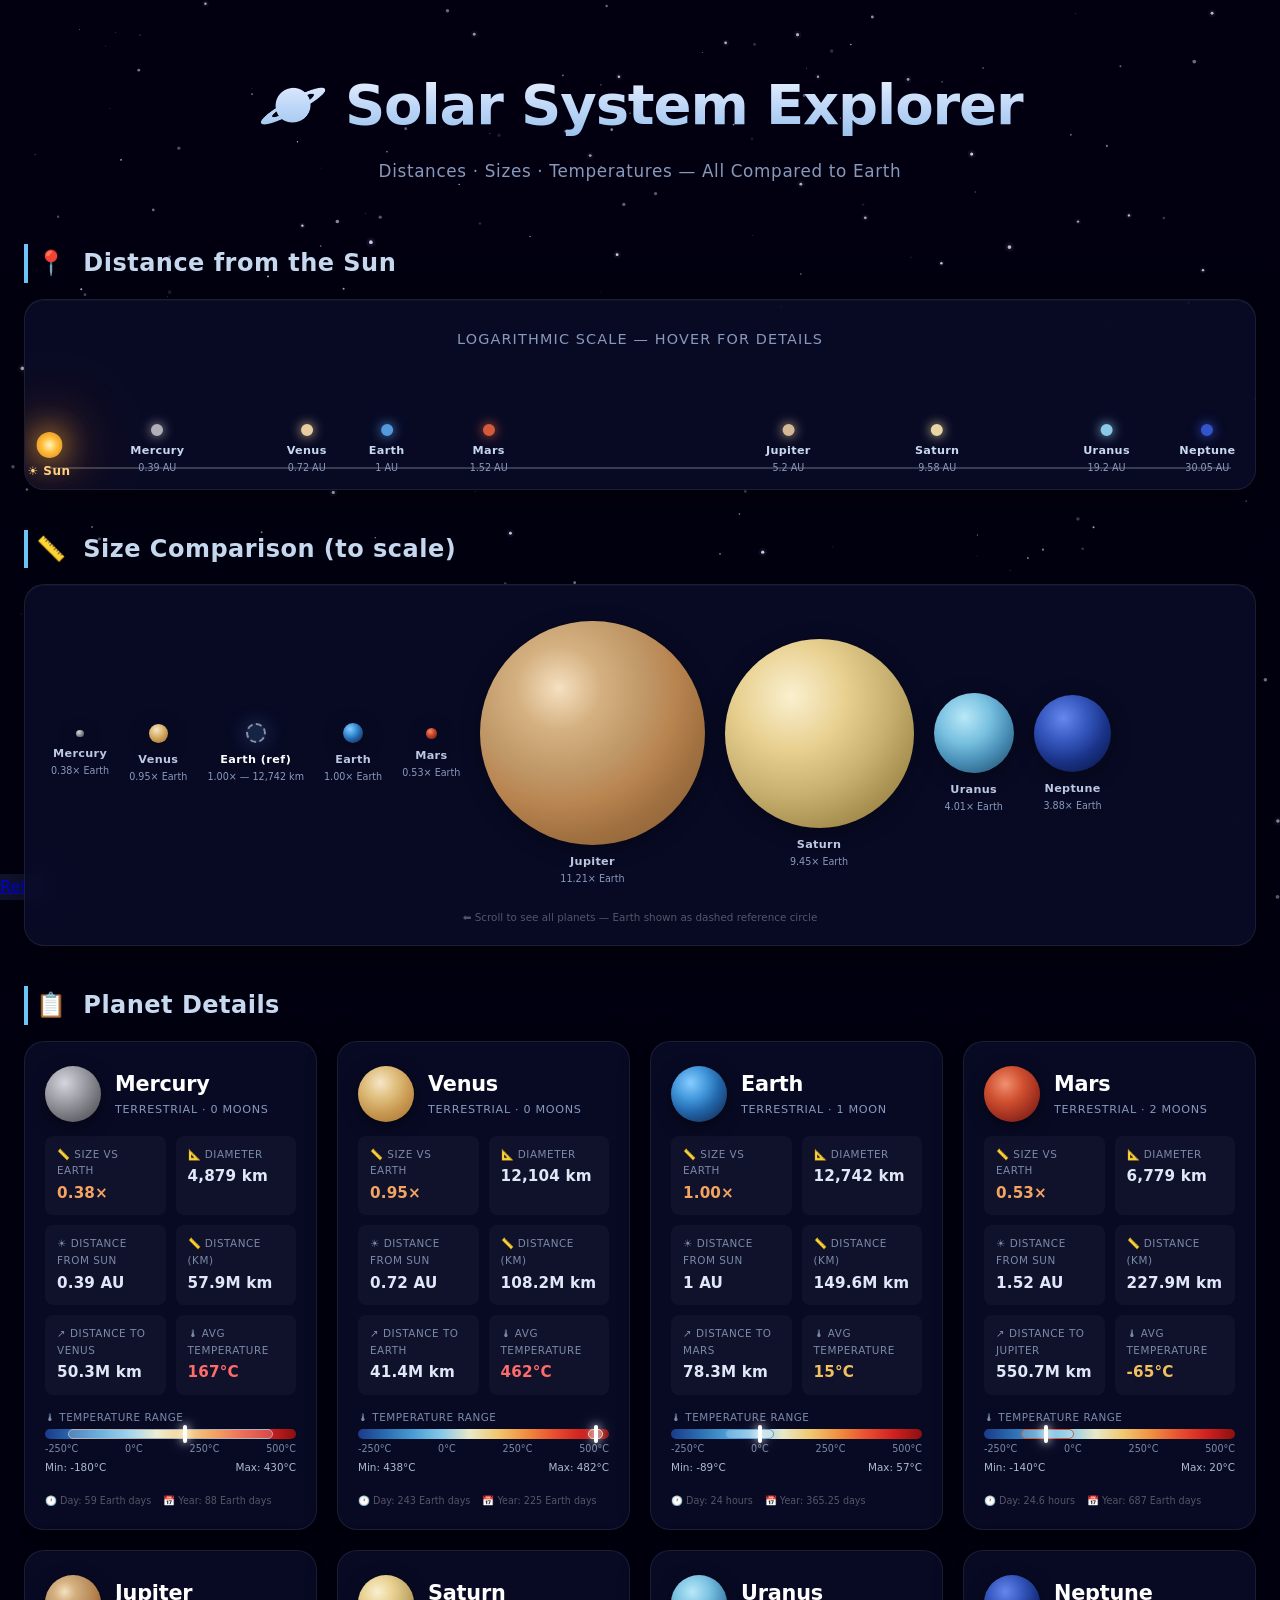
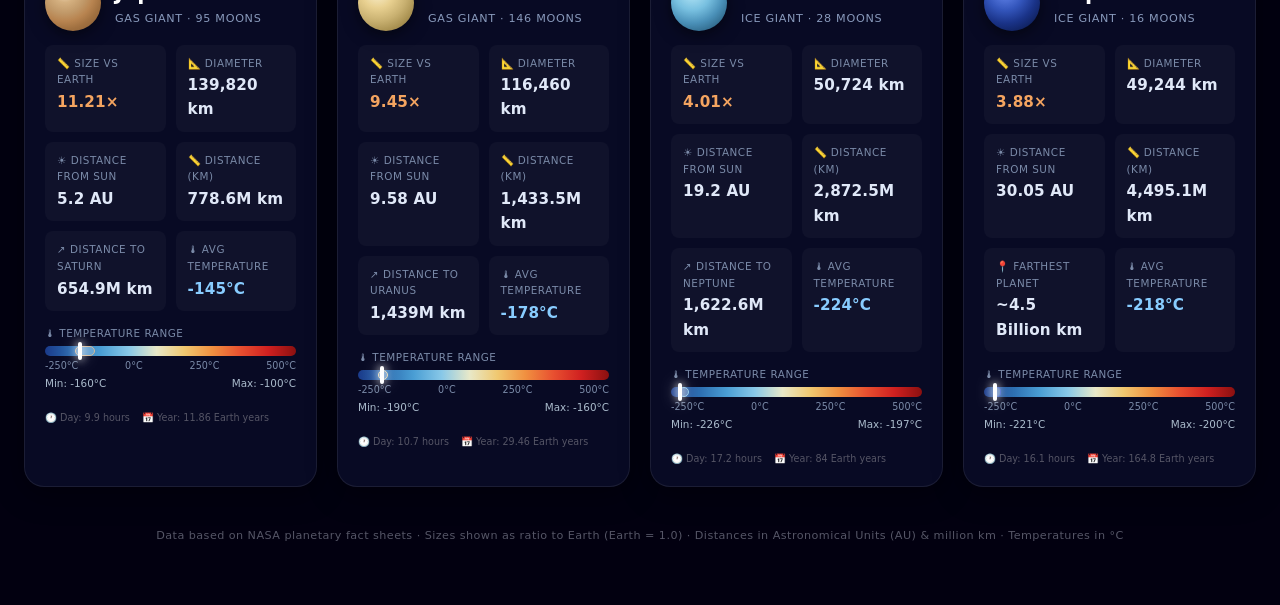
==== CA2/infosheet.html @ a653d745 "Add files via upload" ====
<!DOCTYPE html>
<html lang="en">
<head>
    <meta charset="UTF-8">
    <meta name="viewport" content="width=device-width, initial-scale=1.0">
    <title>Solar System Explorer | Planets at a Glance</title>
    <style>
        :root {
            --bg-deep: #020010;
            --card-bg: rgba(10, 12, 40, 0.85);
            --text-primary: #e8e8f0;
            --text-secondary: #b0b5c8;
            --accent: #6ec6f8;
            --accent-warm: #f4a460;
            --accent-hot: #ff6b6b;
            --accent-cold: #64b5f6;
            --gold: #f0c060;
            --card-border: rgba(255, 255, 255, 0.08);
            --card-glow: rgba(100, 160, 240, 0.15);
            --radius-lg: 20px;
            --radius-md: 14px;
            --radius-sm: 8px;
            --transition: 0.3s cubic-bezier(0.4, 0, 0.2, 1);
        }

        * {
            margin: 0;
            padding: 0;
            box-sizing: border-box;
        }

        html {
            scroll-behavior: smooth;
        }

        body {
            font-family: 'Segoe UI', system-ui, -apple-system, sans-serif;
            background: var(--bg-deep);
            color: var(--text-primary);
            min-height: 100vh;
            overflow-x: hidden;
            line-height: 1.6;
            -webkit-font-smoothing: antialiased;
        }

        /* ── Starfield Canvas ── */
        #starfield {
            position: fixed;
            top: 0;
            left: 0;
            width: 100%;
            height: 100%;
            z-index: 0;
            pointer-events: none;
            opacity: 0.9;
        }

        /* ── Main Content Wrapper ── */
        .main-content {
            position: relative;
            z-index: 1;
            max-width: 1300px;
            margin: 0 auto;
            padding: 20px 24px 60px;
        }

        /* ── Header ── */
        .header {
            text-align: center;
            padding: 40px 20px 20px;
            position: relative;
            z-index: 1;
        }
        .header h1 {
            font-size: clamp(2rem, 5vw, 3.5rem);
            font-weight: 700;
            letter-spacing: -0.02em;
            background: linear-gradient(180deg, #ffffff 0%, #c0d8f8 50%, #8ab8e8 100%);
            -webkit-background-clip: text;
            -webkit-text-fill-color: transparent;
            background-clip: text;
            margin-bottom: 8px;
        }
        .header .subtitle {
            font-size: 1.05rem;
            color: #8899bb;
            letter-spacing: 0.04em;
            font-weight: 400;
        }

        /* ── Section Titles ── */
        .section-title {
            font-size: 1.5rem;
            font-weight: 600;
            color: #c8daf0;
            margin: 40px 0 16px;
            padding-left: 8px;
            border-left: 4px solid var(--accent);
            letter-spacing: 0.02em;
        }
        .section-title .icon {
            margin-right: 8px;
        }

        /* ── Distance Map ── */
        .distance-map-container {
            background: var(--card-bg);
            border: 1px solid var(--card-border);
            border-radius: var(--radius-lg);
            padding: 28px 24px 20px;
            margin: 16px 0 10px;
            backdrop-filter: blur(20px);
            -webkit-backdrop-filter: blur(20px);
            box-shadow: 0 8px 40px rgba(0, 0, 0, 0.5), inset 0 1px 0 rgba(255, 255, 255, 0.03);
            overflow-x: auto;
            position: relative;
        }
        .distance-map-title {
            font-size: 0.9rem;
            text-transform: uppercase;
            letter-spacing: 0.08em;
            color: #8899bb;
            margin-bottom: 18px;
            text-align: center;
        }
        .distance-track {
            position: relative;
            display: flex;
            align-items: flex-end;
            height: 100px;
            min-width: 750px;
            padding: 0 8px 28px;
            border-bottom: 2px solid rgba(255, 255, 255, 0.2);
        }
        .distance-marker {
            position: absolute;
            bottom: -8px;
            transform: translateX(-50%);
            display: flex;
            flex-direction: column;
            align-items: center;
            cursor: pointer;
            transition: var(--transition);
            z-index: 2;
        }
        .distance-marker:hover {
            z-index: 10;
        }
        .distance-marker .dot {
            width: 12px;
            height: 12px;
            border-radius: 50%;
            border: 2px solid white;
            transition: var(--transition);
            box-shadow: 0 0 12px currentColor;
        }
        .distance-marker:hover .dot {
            width: 18px;
            height: 18px;
            box-shadow: 0 0 24px currentColor, 0 0 48px currentColor;
        }
        .distance-marker .planet-label {
            font-size: 0.7rem;
            font-weight: 600;
            margin-top: 6px;
            white-space: nowrap;
            color: #c8d8f0;
            letter-spacing: 0.03em;
            transition: var(--transition);
        }
        .distance-marker:hover .planet-label {
            color: #fff;
            font-size: 0.78rem;
        }
        .distance-marker .dist-num {
            font-size: 0.6rem;
            color: #8899bb;
            white-space: nowrap;
            transition: var(--transition);
        }
        .distance-marker:hover .dist-num {
            color: #c8d8f0;
        }
        .sun-marker {
            position: absolute;
            bottom: -14px;
            left: -2px;
            transform: translateX(-50%);
            display: flex;
            flex-direction: column;
            align-items: center;
            z-index: 5;
        }
        .sun-marker .sun-dot {
            width: 26px;
            height: 26px;
            border-radius: 50%;
            background: radial-gradient(circle, #fff7c0 0%, #ffc040 40%, #e08010 100%);
            box-shadow: 0 0 30px #ffb040, 0 0 60px #ff8020, 0 0 100px #ff6010;
            animation: sunPulse 2.5s ease-in-out infinite;
        }
        @keyframes sunPulse {
            0%,
            100% {
                box-shadow: 0 0 30px #ffb040, 0 0 60px #ff8020, 0 0 100px #ff6010;
            }
            50% {
                box-shadow: 0 0 45px #ffc860, 0 0 80px #ffa040, 0 0 130px #ff8020;
            }
        }
        .sun-marker .sun-label {
            font-size: 0.75rem;
            font-weight: 700;
            color: #ffd080;
            margin-top: 4px;
            letter-spacing: 0.04em;
        }

        /* ── Size Comparison Strip ── */
        .size-strip-outer {
            background: var(--card-bg);
            border: 1px solid var(--card-border);
            border-radius: var(--radius-lg);
            padding: 20px 16px;
            margin: 10px 0;
            backdrop-filter: blur(20px);
            -webkit-backdrop-filter: blur(20px);
            box-shadow: 0 8px 40px rgba(0, 0, 0, 0.5), inset 0 1px 0 rgba(255, 255, 255, 0.03);
        }
        .size-strip-scroll {
            display: flex;
            align-items: center;
            gap: 20px;
            overflow-x: auto;
            padding: 16px 10px;
            min-height: 200px;
            scroll-behavior: smooth;
            -webkit-overflow-scrolling: touch;
        }
        .size-strip-scroll::-webkit-scrollbar {
            height: 6px;
        }
        .size-strip-scroll::-webkit-scrollbar-track {
            background: rgba(255, 255, 255, 0.03);
            border-radius: 3px;
        }
        .size-strip-scroll::-webkit-scrollbar-thumb {
            background: rgba(255, 255, 255, 0.2);
            border-radius: 3px;
        }
        .size-planet-wrapper {
            display: flex;
            flex-direction: column;
            align-items: center;
            flex-shrink: 0;
            cursor: pointer;
            transition: var(--transition);
            position: relative;
        }
        .size-planet-wrapper:hover {
            transform: translateY(-6px);
        }
        .size-planet-circle {
            border-radius: 50%;
            flex-shrink: 0;
            transition: var(--transition);
            box-shadow: 0 4px 20px rgba(0, 0, 0, 0.4);
        }
        .size-planet-wrapper:hover .size-planet-circle {
            box-shadow: 0 8px 36px rgba(0, 0, 0, 0.6), 0 0 40px currentColor;
        }
        .size-planet-name {
            font-size: 0.7rem;
            font-weight: 600;
            color: #bcc8e0;
            margin-top: 8px;
            letter-spacing: 0.03em;
            text-align: center;
        }
        .size-planet-ratio {
            font-size: 0.6rem;
            color: #8899bb;
            white-space: nowrap;
        }
        .earth-reference {
            display: flex;
            flex-direction: column;
            align-items: center;
            flex-shrink: 0;
            position: relative;
        }
        .earth-ref-circle {
            border-radius: 50%;
            flex-shrink: 0;
            border: 2px dashed rgba(255, 255, 255, 0.5);
            background: rgba(100, 180, 255, 0.15);
            box-shadow: 0 0 20px rgba(100, 160, 240, 0.3);
        }
        .earth-ref-label {
            font-size: 0.7rem;
            font-weight: 700;
            color: #fff;
            margin-top: 8px;
            letter-spacing: 0.04em;
        }

        /* ── Planet Cards Grid ── */
        .cards-grid {
            display: grid;
            grid-template-columns: repeat(auto-fill, minmax(280px, 1fr));
            gap: 20px;
            margin-top: 12px;
        }
        .planet-card {
            background: var(--card-bg);
            border: 1px solid var(--card-border);
            border-radius: var(--radius-lg);
            padding: 24px 20px 20px;
            backdrop-filter: blur(20px);
            -webkit-backdrop-filter: blur(20px);
            box-shadow: 0 6px 30px rgba(0, 0, 0, 0.4);
            transition: var(--transition);
            cursor: pointer;
            position: relative;
            overflow: hidden;
            display: flex;
            flex-direction: column;
            gap: 14px;
        }
        .planet-card::before {
            content: '';
            position: absolute;
            top: -50%;
            left: -50%;
            width: 200%;
            height: 200%;
            background: radial-gradient(circle at 30% 20%, var(--card-glow) 0%, transparent 60%);
            opacity: 0;
            transition: opacity 0.4s;
            pointer-events: none;
        }
        .planet-card:hover {
            transform: translateY(-4px);
            border-color: rgba(255, 255, 255, 0.2);
            box-shadow: 0 12px 50px rgba(0, 0, 0, 0.6), 0 0 0 1px rgba(255, 255, 255, 0.05) inset;
        }
        .planet-card:hover::before {
            opacity: 1;
        }
        .planet-card:active {
            transform: scale(0.985);
        }
        .card-header {
            display: flex;
            align-items: center;
            gap: 14px;
        }
        .card-planet-visual {
            width: 56px;
            height: 56px;
            border-radius: 50%;
            flex-shrink: 0;
            box-shadow: 0 4px 16px rgba(0, 0, 0, 0.5);
            position: relative;
        }
        .card-planet-name {
            font-size: 1.3rem;
            font-weight: 700;
            letter-spacing: -0.01em;
            color: #fff;
        }
        .card-planet-type {
            font-size: 0.7rem;
            text-transform: uppercase;
            letter-spacing: 0.06em;
            color: #8899bb;
        }
        .card-stats {
            display: grid;
            grid-template-columns: 1fr 1fr;
            gap: 10px;
        }
        .stat-item {
            background: rgba(255, 255, 255, 0.03);
            border-radius: var(--radius-sm);
            padding: 10px 12px;
            display: flex;
            flex-direction: column;
            gap: 2px;
        }
        .stat-label {
            font-size: 0.65rem;
            text-transform: uppercase;
            letter-spacing: 0.05em;
            color: #7a8aa8;
        }
        .stat-value {
            font-size: 0.95rem;
            font-weight: 600;
            color: #e0e8f8;
            letter-spacing: 0.01em;
        }
        .stat-value.highlight {
            color: var(--accent-warm);
            font-weight: 700;
        }
        /* Temperature bar */
        .temp-bar-wrap {
            position: relative;
            height: 10px;
            background: linear-gradient(to right,
                    #1a3a8a, #2b6cb0, #4a9ed4, #88c8e8, #e8e8c8,
                    #f0c870, #f09040, #e85030, #d02020, #8a1010);
            border-radius: 5px;
            margin-top: 4px;
            overflow: visible;
        }
        .temp-indicator {
            position: absolute;
            top: -4px;
            width: 4px;
            height: 18px;
            background: #fff;
            border-radius: 2px;
            box-shadow: 0 0 8px #fff, 0 0 16px rgba(255, 255, 255, 0.7);
            transform: translateX(-50%);
            z-index: 2;
        }
        .temp-range-indicator {
            position: absolute;
            top: 0;
            height: 10px;
            border-radius: 5px;
            background: rgba(255, 255, 255, 0.25);
            border: 1px solid rgba(255, 255, 255, 0.5);
            z-index: 1;
            min-width: 3px;
        }
        .temp-labels {
            display: flex;
            justify-content: space-between;
            font-size: 0.6rem;
            color: #7a8aa8;
            margin-top: 2px;
        }

        /* ── Responsive ── */
        @media (max-width: 768px) {
            .cards-grid {
                grid-template-columns: repeat(auto-fill, minmax(240px, 1fr));
                gap: 14px;
            }
            .planet-card {
                padding: 18px 14px 16px;
            }
            .card-stats {
                gap: 6px;
            }
            .stat-item {
                padding: 8px 10px;
            }
            .header h1 {
                font-size: 1.8rem;
            }
            .distance-track {
                min-width: 550px;
                height: 70px;
            }
            .size-strip-scroll {
                min-height: 140px;
                gap: 12px;
            }
        }
        @media (max-width: 480px) {
            .cards-grid {
                grid-template-columns: 1fr;
                gap: 12px;
            }
            .header {
                padding: 20px 10px 10px;
            }
            .header h1 {
                font-size: 1.5rem;
            }
            .main-content {
                padding: 10px 8px 40px;
            }
            .section-title {
                font-size: 1.2rem;
            }
        }

        /* ── Footer ── */
        .footer-note {
            text-align: center;
            font-size: 0.7rem;
            color: #556;
            margin-top: 40px;
            letter-spacing: 0.04em;
        }

        /* ── Scrollbar styling ── */
        .distance-map-container::-webkit-scrollbar {
            height: 5px;
        }
        .distance-map-container::-webkit-scrollbar-track {
            background: transparent;
        }
        .distance-map-container::-webkit-scrollbar-thumb {
            background: rgba(255, 255, 255, 0.15);
            border-radius: 3px;
        }

        /* ── Tooltip ── */
        .custom-tooltip {
            position: fixed;
            pointer-events: none;
            z-index: 100;
            background: rgba(20, 22, 50, 0.95);
            border: 1px solid rgba(255, 255, 255, 0.2);
            border-radius: 10px;
            padding: 10px 14px;
            font-size: 0.8rem;
            color: #e8e8f0;
            box-shadow: 0 8px 30px rgba(0, 0, 0, 0.7);
            opacity: 0;
            transition: opacity 0.2s;
            max-width: 240px;
            text-align: center;
            backdrop-filter: blur(10px);
            -webkit-backdrop-filter: blur(10px);
        }
        .custom-tooltip.visible {
            opacity: 1;
        }
        nav{
    background-color: rgba(20, 22, 50, 0.95);
    position: fixed;
    bottom: 0px;
}

nav#scenes{
    background-color: 
    position: fixed;
    bottom:35px;
}
        
    </style>
</head>
<body>
    
       <nav>
   
    <a href="index.html"> Return </a>
         
    </nav>

    <!-- Starfield Background -->
    <canvas id="starfield"></canvas>

    <!-- Tooltip -->
    <div class="custom-tooltip" id="tooltip"></div>

    <!-- Main Content -->
    <div class="main-content">

        <!-- Header -->
        <header class="header">
            <h1>🪐 Solar System Explorer</h1>
            <p class="subtitle">Distances · Sizes · Temperatures — All Compared to Earth</p>
        </header>

        <!-- ── Distance Map ── -->
        <h2 class="section-title"><span class="icon">📍</span> Distance from the Sun</h2>
        <div class="distance-map-container" id="distanceMapContainer">
            <p class="distance-map-title">Logarithmic Scale — Hover for details</p>
            <div class="distance-track" id="distanceTrack">
                <!-- Sun Marker -->
                <div class="sun-marker" style="left: 0%;">
                    <div class="sun-dot"></div>
                    <span class="sun-label">☀ Sun</span>
                </div>
                <!-- Planet markers injected by JS -->
            </div>
        </div>

        <!-- ── Size Comparison ── -->
        <h2 class="section-title"><span class="icon">📏</span> Size Comparison (to scale)</h2>
        <div class="size-strip-outer">
            <div class="size-strip-scroll" id="sizeStrip">
                <!-- Injected by JS -->
            </div>
            <p style="text-align:center;font-size:0.65rem;color:#556;margin-top:6px;">
                ⬅ Scroll to see all planets — Earth shown as dashed reference circle
            </p>
        </div>

        <!-- ── Planet Cards ── -->
        <h2 class="section-title"><span class="icon">📋</span> Planet Details</h2>
        <div class="cards-grid" id="cardsGrid">
            <!-- Injected by JS -->
        </div>

        <p class="footer-note">
            Data based on NASA planetary fact sheets · Sizes shown as ratio to Earth (Earth = 1.0) ·
            Distances in Astronomical Units (AU) &amp; million km · Temperatures in °C
        </p>
    </div>

    <script>
        (function() {
            // ─────────────────────────────────────
            // PLANET DATA
            // ─────────────────────────────────────
            const planets = [{
                id: 'mercury',
                name: 'Mercury',
                type: 'Terrestrial',
                color: '#b0b0b8',
                gradient: 'radial-gradient(circle at 35% 30%, #d5d5dd 0%, #a0a0a8 35%, #6b6b72 70%, #484850 100%)',
                distanceAu: 0.39,
                distanceKm: 57.9,
                sizeRatio: 0.383,
                diameterKm: 4879,
                tempMin: -180,
                tempMax: 430,
                tempAvg: 167,
                distanceToNextKm: 50.3,
                distanceToNextAu: 0.34,
                nextPlanet: 'Venus',
                moons: 0,
                dayLength: '59 Earth days',
                yearLength: '88 Earth days',
            }, {
                id: 'venus',
                name: 'Venus',
                type: 'Terrestrial',
                color: '#e8cda0',
                gradient: 'radial-gradient(circle at 40% 30%, #f5e6c8 0%, #e0c080 30%, #c89850 60%, #a07030 100%)',
                distanceAu: 0.72,
                distanceKm: 108.2,
                sizeRatio: 0.949,
                diameterKm: 12104,
                tempMin: 438,
                tempMax: 482,
                tempAvg: 462,
                distanceToNextKm: 41.4,
                distanceToNextAu: 0.28,
                nextPlanet: 'Earth',
                moons: 0,
                dayLength: '243 Earth days',
                yearLength: '225 Earth days',
            }, {
                id: 'earth',
                name: 'Earth',
                type: 'Terrestrial',
                color: '#5599dd',
                gradient: 'radial-gradient(circle at 35% 30%, #88ccff 0%, #4499dd 30%, #2266aa 55%, #1a3d6d 80%, #0a2040 100%)',
                distanceAu: 1.0,
                distanceKm: 149.6,
                sizeRatio: 1.0,
                diameterKm: 12742,
                tempMin: -89,
                tempMax: 57,
                tempAvg: 15,
                distanceToNextKm: 78.3,
                distanceToNextAu: 0.52,
                nextPlanet: 'Mars',
                moons: 1,
                dayLength: '24 hours',
                yearLength: '365.25 days',
            }, {
                id: 'mars',
                name: 'Mars',
                type: 'Terrestrial',
                color: '#d45a3a',
                gradient: 'radial-gradient(circle at 38% 32%, #f09070 0%, #d05030 35%, #a03020 65%, #601510 100%)',
                distanceAu: 1.52,
                distanceKm: 227.9,
                sizeRatio: 0.532,
                diameterKm: 6779,
                tempMin: -140,
                tempMax: 20,
                tempAvg: -65,
                distanceToNextKm: 550.7,
                distanceToNextAu: 3.68,
                nextPlanet: 'Jupiter',
                moons: 2,
                dayLength: '24.6 hours',
                yearLength: '687 Earth days',
            }, {
                id: 'jupiter',
                name: 'Jupiter',
                type: 'Gas Giant',
                color: '#d4b896',
                gradient: 'radial-gradient(circle at 35% 30%, #f5e0c0 0%, #d4b080 20%, #c09868 40%, #b88450 55%, #a07040 70%, #805830 100%)',
                distanceAu: 5.2,
                distanceKm: 778.6,
                sizeRatio: 11.21,
                diameterKm: 139820,
                tempMin: -160,
                tempMax: -100,
                tempAvg: -145,
                distanceToNextKm: 654.9,
                distanceToNextAu: 4.38,
                nextPlanet: 'Saturn',
                moons: 95,
                dayLength: '9.9 hours',
                yearLength: '11.86 Earth years',
            }, {
                id: 'saturn',
                name: 'Saturn',
                type: 'Gas Giant',
                color: '#e8d5a3',
                gradient: 'radial-gradient(circle at 35% 30%, #faf0d0 0%, #e8d090 30%, #c8b070 55%, #a89050 75%, #786838 100%)',
                distanceAu: 9.58,
                distanceKm: 1433.5,
                sizeRatio: 9.45,
                diameterKm: 116460,
                tempMin: -190,
                tempMax: -160,
                tempAvg: -178,
                distanceToNextKm: 1439.0,
                distanceToNextAu: 9.62,
                nextPlanet: 'Uranus',
                moons: 146,
                dayLength: '10.7 hours',
                yearLength: '29.46 Earth years',
            }, {
                id: 'uranus',
                name: 'Uranus',
                type: 'Ice Giant',
                color: '#8cc8e8',
                gradient: 'radial-gradient(circle at 38% 30%, #b8e8f8 0%, #78c0e0 35%, #4a90b8 60%, #2a6080 85%, #183850 100%)',
                distanceAu: 19.2,
                distanceKm: 2872.5,
                sizeRatio: 4.01,
                diameterKm: 50724,
                tempMin: -226,
                tempMax: -197,
                tempAvg: -224,
                distanceToNextKm: 1622.6,
                distanceToNextAu: 10.85,
                nextPlanet: 'Neptune',
                moons: 28,
                dayLength: '17.2 hours',
                yearLength: '84 Earth years',
            }, {
                id: 'neptune',
                name: 'Neptune',
                type: 'Ice Giant',
                color: '#3355cc',
                gradient: 'radial-gradient(circle at 38% 30%, #6688ee 0%, #3355bb 35%, #1a3388 60%, #0d1d55 85%, #060f30 100%)',
                distanceAu: 30.05,
                distanceKm: 4495.1,
                sizeRatio: 3.88,
                diameterKm: 49244,
                tempMin: -221,
                tempMax: -200,
                tempAvg: -218,
                distanceToNextKm: null,
                distanceToNextAu: null,
                nextPlanet: null,
                moons: 16,
                dayLength: '16.1 hours',
                yearLength: '164.8 Earth years',
            }, ];

            // ─────────────────────────────────────
            // STARFIELD CANVAS
            // ─────────────────────────────────────
            const canvas = document.getElementById('starfield');
            const ctx = canvas.getContext('2d');
            let stars = [];
            const STAR_COUNT = 280;

            function resizeCanvas() {
                canvas.width = window.innerWidth;
                canvas.height = window.innerHeight;
            }

            function createStars() {
                stars = [];
                for (let i = 0; i < STAR_COUNT; i++) {
                    stars.push({
                        x: Math.random() * canvas.width,
                        y: Math.random() * canvas.height,
                        r: Math.random() * 1.6 + 0.3,
                        baseAlpha: Math.random() * 0.7 + 0.3,
                        alpha: Math.random() * 0.7 + 0.3,
                        twinkleSpeed: Math.random() * 0.015 + 0.004,
                        twinkleOffset: Math.random() * Math.PI * 2,
                    });
                }
            }

            function drawStars(timestamp) {
                ctx.clearRect(0, 0, canvas.width, canvas.height);
                for (const star of stars) {
                    const flicker = Math.sin(timestamp * star.twinkleSpeed + star.twinkleOffset);
                    const alpha = star.baseAlpha + flicker * 0.25;
                    const clampedAlpha = Math.max(0.15, Math.min(1, alpha));
                    ctx.beginPath();
                    ctx.arc(star.x, star.y, star.r, 0, Math.PI * 2);
                    ctx.fillStyle = `rgba(220,225,255,${clampedAlpha})`;
                    ctx.fill();
                    // Occasional brighter glow
                    if (star.r > 1.1 && clampedAlpha > 0.7) {
                        ctx.beginPath();
                        ctx.arc(star.x, star.y, star.r * 2.5, 0, Math.PI * 2);
                        ctx.fillStyle = `rgba(200,210,255,${clampedAlpha * 0.08})`;
                        ctx.fill();
                    }
                }
            }

            function animateStars(timestamp) {
                drawStars(timestamp);
                requestAnimationFrame(animateStars);
            }

            resizeCanvas();
            createStars();
            requestAnimationFrame(animateStars);
            window.addEventListener('resize', () => {
                resizeCanvas();
                createStars();
            });

            // ─────────────────────────────────────
            // DISTANCE MAP
            // ─────────────────────────────────────
            const distanceTrack = document.getElementById('distanceTrack');
            const logMin = Math.log10(0.25); // slightly inside Mercury's orbit
            const logMax = Math.log10(32); // slightly beyond Neptune
            const logRange = logMax - logMin;

            function getLogPosition(au) {
                const frac = (Math.log10(Math.max(0.26, au)) - logMin) / logRange;
                return Math.max(2, Math.min(98, frac * 100)); // percentage
            }

            planets.forEach((p) => {
                const pos = getLogPosition(p.distanceAu);
                const marker = document.createElement('div');
                marker.className = 'distance-marker';
                marker.style.left = pos + '%';
                marker.style.color = p.color;
                marker.innerHTML = `
                    <div class="dot" style="background:${p.color};border-color:${p.color};"></div>
                    <span class="planet-label">${p.name}</span>
                    <span class="dist-num">${p.distanceAu} AU</span>
                `;
                marker.addEventListener('mouseenter', (e) => showTooltip(e, p, 'distance'));
                marker.addEventListener('mouseleave', hideTooltip);
                marker.addEventListener('mousemove', moveTooltip);
                marker.addEventListener('touchstart', (e) => {
                    e.preventDefault();
                    showTooltip(e, p, 'distance');
                }, { passive: false });
                marker.addEventListener('touchend', hideTooltip);
                distanceTrack.appendChild(marker);
            });

            // ─────────────────────────────────────
            // SIZE COMPARISON STRIP
            // ─────────────────────────────────────
            const sizeStrip = document.getElementById('sizeStrip');
            const EARTH_PX = 20; // Earth = 20px diameter in the strip

            // Add planets to size strip
            planets.forEach((p) => {
                const wrapper = document.createElement('div');
                wrapper.className = 'size-planet-wrapper';
                const diameter = Math.max(4, p.sizeRatio * EARTH_PX);
                wrapper.innerHTML = `
                    <div class="size-planet-circle"
                         style="width:${diameter}px;height:${diameter}px;background:${p.gradient};color:${p.color};"
                         title="${p.name}: ${p.sizeRatio.toFixed(2)}× Earth (${p.diameterKm.toLocaleString()} km)">
                    </div>
                    <span class="size-planet-name">${p.name}</span>
                    <span class="size-planet-ratio">${p.sizeRatio.toFixed(2)}× Earth</span>
                `;
                wrapper.addEventListener('mouseenter', (e) => showTooltip(e, p, 'size'));
                wrapper.addEventListener('mouseleave', hideTooltip);
                wrapper.addEventListener('mousemove', moveTooltip);
                wrapper.addEventListener('touchstart', (e) => {
                    e.preventDefault();
                    showTooltip(e, p, 'size');
                }, { passive: false });
                wrapper.addEventListener('touchend', hideTooltip);
                sizeStrip.appendChild(wrapper);
            });

            // Add Earth reference
            const earthRef = document.createElement('div');
            earthRef.className = 'earth-reference';
            earthRef.innerHTML = `
                <div class="earth-ref-circle" style="width:${EARTH_PX}px;height:${EARTH_PX}px;"></div>
                <span class="earth-ref-label">Earth (ref)</span>
                <span class="size-planet-ratio">1.00× — 12,742 km</span>
            `;
            // Insert Earth reference in correct position (between Venus and Mars in the planets array order)
            // Planets order: Mercury(0), Venus(1), Earth(2), Mars(3)...
            // Earth is index 2 in the array. In the strip, we insert after Venus wrapper.
            const venusWrapper = sizeStrip.children[1]; // Venus is second planet (index 1)
            if (venusWrapper) {
                venusWrapper.after(earthRef);
            } else {
                sizeStrip.appendChild(earthRef);
            }

            // ─────────────────────────────────────
            // PLANET CARDS
            // ─────────────────────────────────────
            const cardsGrid = document.getElementById('cardsGrid');
            const globalTempMin = -250;
            const globalTempMax = 500;
            const tempRange = globalTempMax - globalTempMin;

            function tempToPercent(temp) {
                return ((temp - globalTempMin) / tempRange) * 100;
            }

            planets.forEach((p) => {
                const card = document.createElement('div');
                card.className = 'planet-card';
                card.id = 'card-' + p.id;

                const tempMinPct = tempToPercent(p.tempMin);
                const tempMaxPct = tempToPercent(p.tempMax);
                const tempAvgPct = tempToPercent(p.tempAvg);
                const rangeLeft = Math.min(tempMinPct, tempMaxPct);
                const rangeWidth = Math.abs(tempMaxPct - tempMinPct);

                const distanceInfo = p.nextPlanet ?
                    `<div class="stat-item">
                        <span class="stat-label">↗ Distance to ${p.nextPlanet}</span>
                        <span class="stat-value">${p.distanceToNextKm.toLocaleString()}M km</span>
                    </div>` :
                    `<div class="stat-item">
                        <span class="stat-label">📍 Farthest Planet</span>
                        <span class="stat-value">~4.5 Billion km</span>
                    </div>`;

                card.innerHTML = `
                    <div class="card-header">
                        <div class="card-planet-visual" style="background:${p.gradient};" title="${p.name}"></div>
                        <div>
                            <div class="card-planet-name">${p.name}</div>
                            <div class="card-planet-type">${p.type} · ${p.moons} moon${p.moons !== 1 ? 's' : ''}</div>
                        </div>
                    </div>
                    <div class="card-stats">
                        <div class="stat-item">
                            <span class="stat-label">📏 Size vs Earth</span>
                            <span class="stat-value highlight">${p.sizeRatio.toFixed(2)}×</span>
                        </div>
                        <div class="stat-item">
                            <span class="stat-label">📐 Diameter</span>
                            <span class="stat-value">${p.diameterKm.toLocaleString()} km</span>
                        </div>
                        <div class="stat-item">
                            <span class="stat-label">☀ Distance from Sun</span>
                            <span class="stat-value">${p.distanceAu} AU</span>
                        </div>
                        <div class="stat-item">
                            <span class="stat-label">📏 Distance (km)</span>
                            <span class="stat-value">${p.distanceKm.toLocaleString()}M km</span>
                        </div>
                        ${distanceInfo}
                        <div class="stat-item">
                            <span class="stat-label">🌡 Avg Temperature</span>
                            <span class="stat-value" style="color:${p.tempAvg > 100 ? '#ff6b6b' : p.tempAvg < -100 ? '#88ccff' : '#f0c060'};">${p.tempAvg}°C</span>
                        </div>
                    </div>
                    <div>
                        <div class="stat-label" style="margin-bottom:2px;">🌡 Temperature Range</div>
                        <div class="temp-bar-wrap">
                            <div class="temp-range-indicator"
                                 style="left:${rangeLeft}%;width:${Math.max(rangeWidth, 2)}%;
                                        background:rgba(255,255,255,0.2);border-color:${p.color};">
                            </div>
                            <div class="temp-indicator" style="left:${tempAvgPct}%;" title="Average: ${p.tempAvg}°C"></div>
                        </div>
                        <div class="temp-labels">
                            <span>-250°C</span><span>0°C</span><span>250°C</span><span>500°C</span>
                        </div>
                        <div style="display:flex;justify-content:space-between;font-size:0.65rem;color:#aabbcc;margin-top:2px;">
                            <span>Min: ${p.tempMin}°C</span>
                            <span>Max: ${p.tempMax}°C</span>
                        </div>
                    </div>
                    <div style="font-size:0.6rem;color:#556;margin-top:4px;display:flex;gap:12px;">
                        <span>🕐 Day: ${p.dayLength}</span>
                        <span>📅 Year: ${p.yearLength}</span>
                    </div>
                `;

                card.addEventListener('click', () => {
                    // Scroll to size strip and briefly highlight
                    const stripPlanet = sizeStrip.querySelectorAll('.size-planet-wrapper')[
                        planets.indexOf(p)];
                    if (stripPlanet) {
                        stripPlanet.scrollIntoView({ behavior: 'smooth', block: 'center',
                            inline: 'center' });
                        stripPlanet.style.transform = 'scale(1.3)';
                        stripPlanet.style.filter = 'brightness(1.6)';
                        setTimeout(() => {
                            stripPlanet.style.transform = '';
                            stripPlanet.style.filter = '';
                        }, 800);
                    }
                });

                cardsGrid.appendChild(card);
            });

            // ─────────────────────────────────────
            // TOOLTIP
            // ─────────────────────────────────────
            const tooltip = document.getElementById('tooltip');

            function showTooltip(e, planet, context) {
                let html = '';
                if (context === 'distance') {
                    html = `
                        <strong style="font-size:0.9rem;color:${planet.color};">${planet.name}</strong><br>
                        <span style="font-size:0.7rem;">Distance from Sun: <b>${planet.distanceAu} AU</b></span><br>
                        <span style="font-size:0.7rem;">${planet.distanceKm.toLocaleString()} million km</span><br>
                        ${planet.nextPlanet ? `<span style="font-size:0.65rem;color:#8899bb;">→ ${planet.distanceToNextKm.toLocaleString()}M km to ${planet.nextPlanet}</span>` : '<span style="font-size:0.65rem;color:#8899bb;">Farthest from Sun</span>'}
                    `;
                } else if (context === 'size') {
                    html = `
                        <strong style="font-size:0.9rem;color:${planet.color};">${planet.name}</strong><br>
                        <span style="font-size:0.7rem;">Size: <b>${planet.sizeRatio.toFixed(2)}× Earth</b></span><br>
                        <span style="font-size:0.7rem;">Diameter: ${planet.diameterKm.toLocaleString()} km</span><br>
                        <span style="font-size:0.65rem;color:#8899bb;">Earth = 12,742 km</span>
                    `;
                }
                tooltip.innerHTML = html;
                tooltip.classList.add('visible');
                moveTooltip(e);
            }

            function moveTooltip(e) {
                const x = e.clientX || (e.touches && e.touches[0]?.clientX) || 0;
                const y = e.clientY || (e.touches && e.touches[0]?.clientY) || 0;
                const tx = Math.min(x + 18, window.innerWidth - 260);
                const ty = Math.min(y + 18, window.innerHeight - 120);
                tooltip.style.left = tx + 'px';
                tooltip.style.top = ty + 'px';
            }

            function hideTooltip() {
                tooltip.classList.remove('visible');
            }

            // ─────────────────────────────────────
            // INIT
            // ─────────────────────────────────────
            console.log('🚀 Solar System Explorer ready!');
            console.log('  • Distance map with logarithmic scale');
            console.log('  • Size comparison strip (to scale, Earth=' + EARTH_PX + 'px)');
            console.log('  • ' + planets.length + ' planet cards with temperature bars');
            console.log('  • Hover over distance markers & size circles for details');
            console.log('  • Click any planet card to find it in the size strip');
        })();
    </script>
</body>
</html>
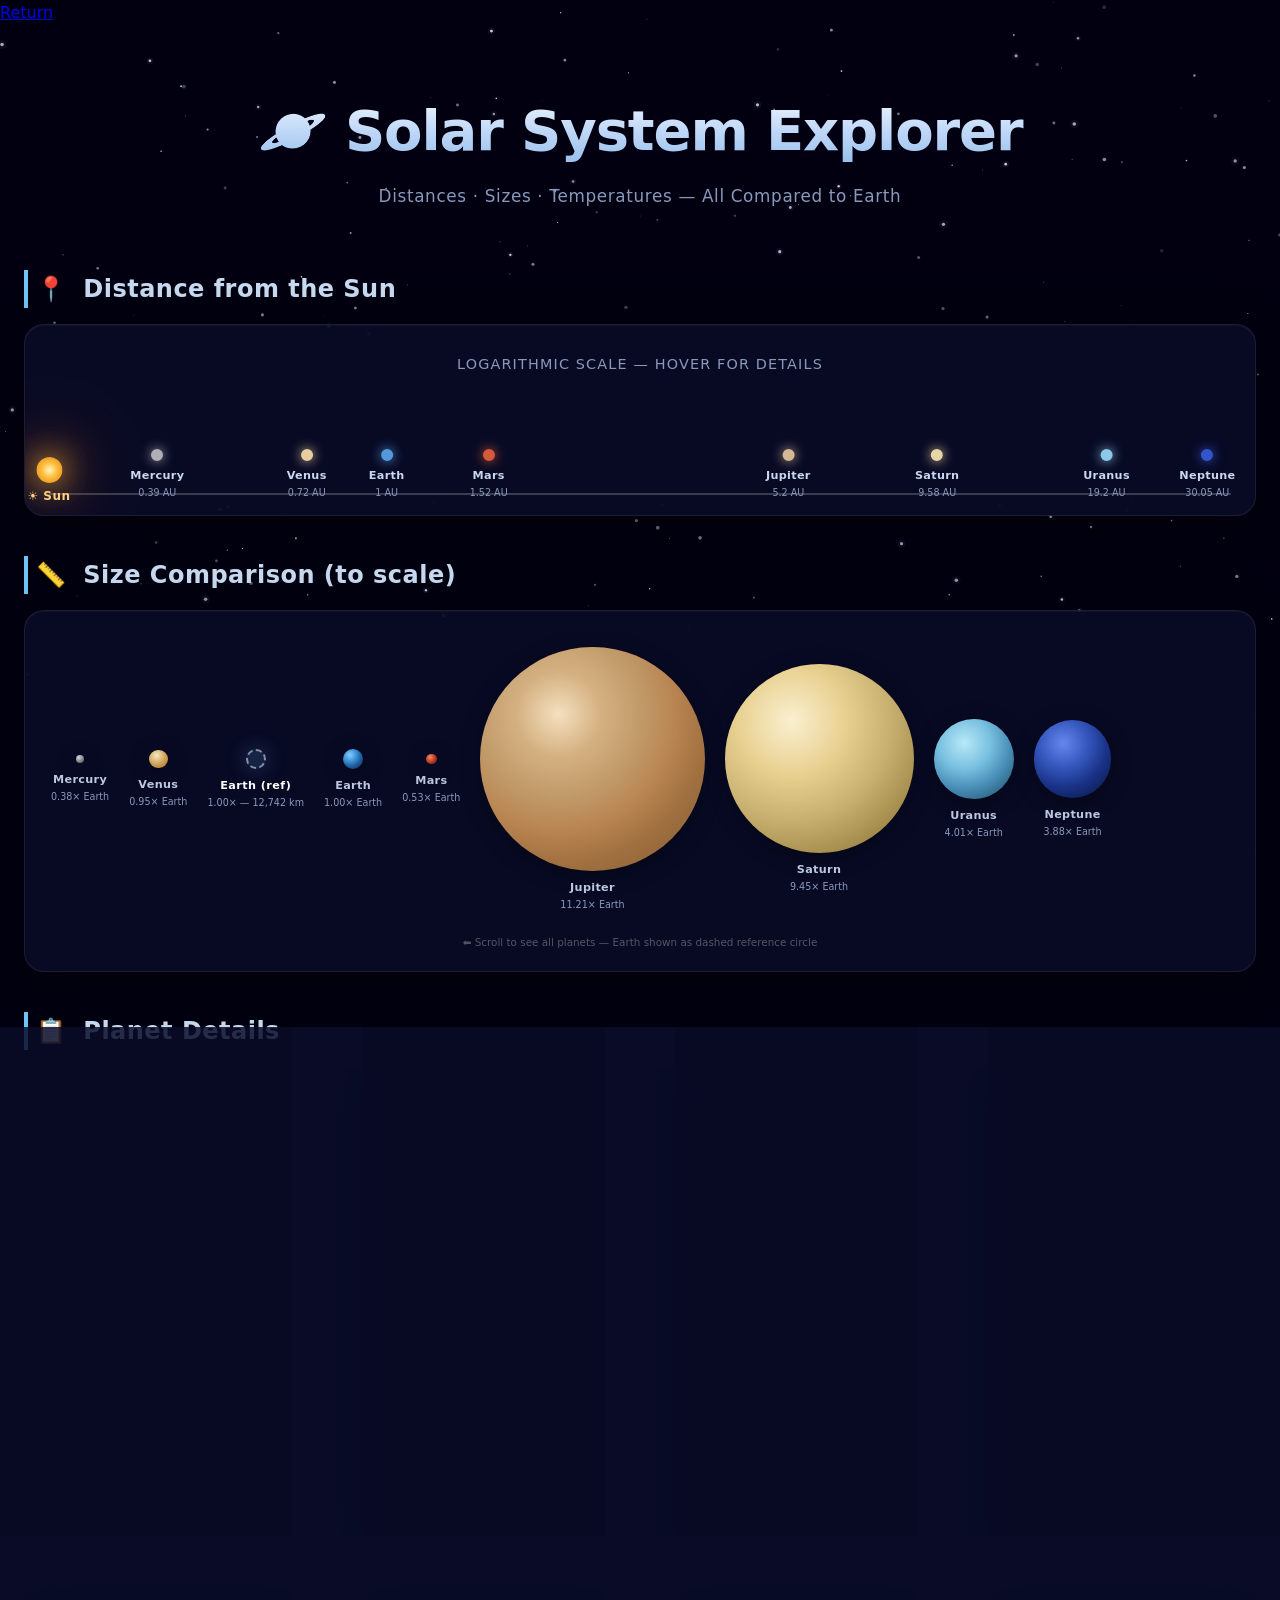
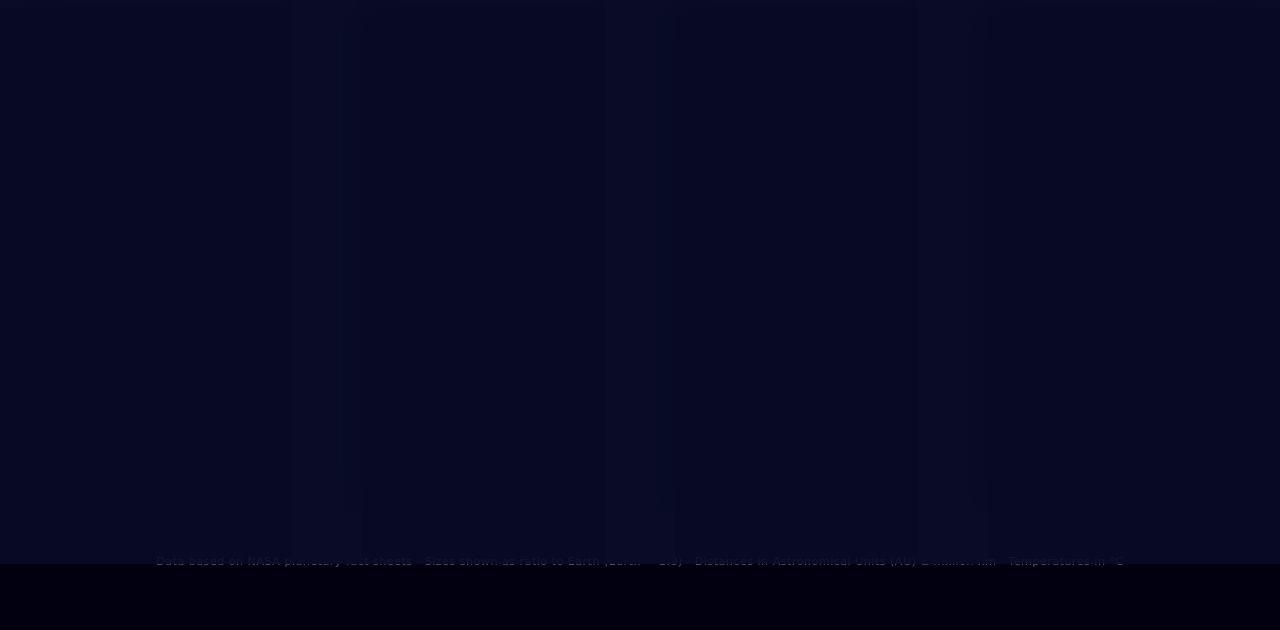
==== commit b2f0cd9b: "Add files via upload" ====
--- a/CA2/infosheet.html
+++ b/CA2/infosheet.html
@@ -4,548 +4,8 @@
     <meta charset="UTF-8">
     <meta name="viewport" content="width=device-width, initial-scale=1.0">
     <title>Solar System Explorer | Planets at a Glance</title>
-    <style>
-        :root {
-            --bg-deep: #020010;
-            --card-bg: rgba(10, 12, 40, 0.85);
-            --text-primary: #e8e8f0;
-            --text-secondary: #b0b5c8;
-            --accent: #6ec6f8;
-            --accent-warm: #f4a460;
-            --accent-hot: #ff6b6b;
-            --accent-cold: #64b5f6;
-            --gold: #f0c060;
-            --card-border: rgba(255, 255, 255, 0.08);
-            --card-glow: rgba(100, 160, 240, 0.15);
-            --radius-lg: 20px;
-            --radius-md: 14px;
-            --radius-sm: 8px;
-            --transition: 0.3s cubic-bezier(0.4, 0, 0.2, 1);
-        }
-
-        * {
-            margin: 0;
-            padding: 0;
-            box-sizing: border-box;
-        }
-
-        html {
-            scroll-behavior: smooth;
-        }
-
-        body {
-            font-family: 'Segoe UI', system-ui, -apple-system, sans-serif;
-            background: var(--bg-deep);
-            color: var(--text-primary);
-            min-height: 100vh;
-            overflow-x: hidden;
-            line-height: 1.6;
-            -webkit-font-smoothing: antialiased;
-        }
-
-        /* ── Starfield Canvas ── */
-        #starfield {
-            position: fixed;
-            top: 0;
-            left: 0;
-            width: 100%;
-            height: 100%;
-            z-index: 0;
-            pointer-events: none;
-            opacity: 0.9;
-        }
-
-        /* ── Main Content Wrapper ── */
-        .main-content {
-            position: relative;
-            z-index: 1;
-            max-width: 1300px;
-            margin: 0 auto;
-            padding: 20px 24px 60px;
-        }
-
-        /* ── Header ── */
-        .header {
-            text-align: center;
-            padding: 40px 20px 20px;
-            position: relative;
-            z-index: 1;
-        }
-        .header h1 {
-            font-size: clamp(2rem, 5vw, 3.5rem);
-            font-weight: 700;
-            letter-spacing: -0.02em;
-            background: linear-gradient(180deg, #ffffff 0%, #c0d8f8 50%, #8ab8e8 100%);
-            -webkit-background-clip: text;
-            -webkit-text-fill-color: transparent;
-            background-clip: text;
-            margin-bottom: 8px;
-        }
-        .header .subtitle {
-            font-size: 1.05rem;
-            color: #8899bb;
-            letter-spacing: 0.04em;
-            font-weight: 400;
-        }
-
-        /* ── Section Titles ── */
-        .section-title {
-            font-size: 1.5rem;
-            font-weight: 600;
-            color: #c8daf0;
-            margin: 40px 0 16px;
-            padding-left: 8px;
-            border-left: 4px solid var(--accent);
-            letter-spacing: 0.02em;
-        }
-        .section-title .icon {
-            margin-right: 8px;
-        }
-
-        /* ── Distance Map ── */
-        .distance-map-container {
-            background: var(--card-bg);
-            border: 1px solid var(--card-border);
-            border-radius: var(--radius-lg);
-            padding: 28px 24px 20px;
-            margin: 16px 0 10px;
-            backdrop-filter: blur(20px);
-            -webkit-backdrop-filter: blur(20px);
-            box-shadow: 0 8px 40px rgba(0, 0, 0, 0.5), inset 0 1px 0 rgba(255, 255, 255, 0.03);
-            overflow-x: auto;
-            position: relative;
-        }
-        .distance-map-title {
-            font-size: 0.9rem;
-            text-transform: uppercase;
-            letter-spacing: 0.08em;
-            color: #8899bb;
-            margin-bottom: 18px;
-            text-align: center;
-        }
-        .distance-track {
-            position: relative;
-            display: flex;
-            align-items: flex-end;
-            height: 100px;
-            min-width: 750px;
-            padding: 0 8px 28px;
-            border-bottom: 2px solid rgba(255, 255, 255, 0.2);
-        }
-        .distance-marker {
-            position: absolute;
-            bottom: -8px;
-            transform: translateX(-50%);
-            display: flex;
-            flex-direction: column;
-            align-items: center;
-            cursor: pointer;
-            transition: var(--transition);
-            z-index: 2;
-        }
-        .distance-marker:hover {
-            z-index: 10;
-        }
-        .distance-marker .dot {
-            width: 12px;
-            height: 12px;
-            border-radius: 50%;
-            border: 2px solid white;
-            transition: var(--transition);
-            box-shadow: 0 0 12px currentColor;
-        }
-        .distance-marker:hover .dot {
-            width: 18px;
-            height: 18px;
-            box-shadow: 0 0 24px currentColor, 0 0 48px currentColor;
-        }
-        .distance-marker .planet-label {
-            font-size: 0.7rem;
-            font-weight: 600;
-            margin-top: 6px;
-            white-space: nowrap;
-            color: #c8d8f0;
-            letter-spacing: 0.03em;
-            transition: var(--transition);
-        }
-        .distance-marker:hover .planet-label {
-            color: #fff;
-            font-size: 0.78rem;
-        }
-        .distance-marker .dist-num {
-            font-size: 0.6rem;
-            color: #8899bb;
-            white-space: nowrap;
-            transition: var(--transition);
-        }
-        .distance-marker:hover .dist-num {
-            color: #c8d8f0;
-        }
-        .sun-marker {
-            position: absolute;
-            bottom: -14px;
-            left: -2px;
-            transform: translateX(-50%);
-            display: flex;
-            flex-direction: column;
-            align-items: center;
-            z-index: 5;
-        }
-        .sun-marker .sun-dot {
-            width: 26px;
-            height: 26px;
-            border-radius: 50%;
-            background: radial-gradient(circle, #fff7c0 0%, #ffc040 40%, #e08010 100%);
-            box-shadow: 0 0 30px #ffb040, 0 0 60px #ff8020, 0 0 100px #ff6010;
-            animation: sunPulse 2.5s ease-in-out infinite;
-        }
-        @keyframes sunPulse {
-            0%,
-            100% {
-                box-shadow: 0 0 30px #ffb040, 0 0 60px #ff8020, 0 0 100px #ff6010;
-            }
-            50% {
-                box-shadow: 0 0 45px #ffc860, 0 0 80px #ffa040, 0 0 130px #ff8020;
-            }
-        }
-        .sun-marker .sun-label {
-            font-size: 0.75rem;
-            font-weight: 700;
-            color: #ffd080;
-            margin-top: 4px;
-            letter-spacing: 0.04em;
-        }
-
-        /* ── Size Comparison Strip ── */
-        .size-strip-outer {
-            background: var(--card-bg);
-            border: 1px solid var(--card-border);
-            border-radius: var(--radius-lg);
-            padding: 20px 16px;
-            margin: 10px 0;
-            backdrop-filter: blur(20px);
-            -webkit-backdrop-filter: blur(20px);
-            box-shadow: 0 8px 40px rgba(0, 0, 0, 0.5), inset 0 1px 0 rgba(255, 255, 255, 0.03);
-        }
-        .size-strip-scroll {
-            display: flex;
-            align-items: center;
-            gap: 20px;
-            overflow-x: auto;
-            padding: 16px 10px;
-            min-height: 200px;
-            scroll-behavior: smooth;
-            -webkit-overflow-scrolling: touch;
-        }
-        .size-strip-scroll::-webkit-scrollbar {
-            height: 6px;
-        }
-        .size-strip-scroll::-webkit-scrollbar-track {
-            background: rgba(255, 255, 255, 0.03);
-            border-radius: 3px;
-        }
-        .size-strip-scroll::-webkit-scrollbar-thumb {
-            background: rgba(255, 255, 255, 0.2);
-            border-radius: 3px;
-        }
-        .size-planet-wrapper {
-            display: flex;
-            flex-direction: column;
-            align-items: center;
-            flex-shrink: 0;
-            cursor: pointer;
-            transition: var(--transition);
-            position: relative;
-        }
-        .size-planet-wrapper:hover {
-            transform: translateY(-6px);
-        }
-        .size-planet-circle {
-            border-radius: 50%;
-            flex-shrink: 0;
-            transition: var(--transition);
-            box-shadow: 0 4px 20px rgba(0, 0, 0, 0.4);
-        }
-        .size-planet-wrapper:hover .size-planet-circle {
-            box-shadow: 0 8px 36px rgba(0, 0, 0, 0.6), 0 0 40px currentColor;
-        }
-        .size-planet-name {
-            font-size: 0.7rem;
-            font-weight: 600;
-            color: #bcc8e0;
-            margin-top: 8px;
-            letter-spacing: 0.03em;
-            text-align: center;
-        }
-        .size-planet-ratio {
-            font-size: 0.6rem;
-            color: #8899bb;
-            white-space: nowrap;
-        }
-        .earth-reference {
-            display: flex;
-            flex-direction: column;
-            align-items: center;
-            flex-shrink: 0;
-            position: relative;
-        }
-        .earth-ref-circle {
-            border-radius: 50%;
-            flex-shrink: 0;
-            border: 2px dashed rgba(255, 255, 255, 0.5);
-            background: rgba(100, 180, 255, 0.15);
-            box-shadow: 0 0 20px rgba(100, 160, 240, 0.3);
-        }
-        .earth-ref-label {
-            font-size: 0.7rem;
-            font-weight: 700;
-            color: #fff;
-            margin-top: 8px;
-            letter-spacing: 0.04em;
-        }
-
-        /* ── Planet Cards Grid ── */
-        .cards-grid {
-            display: grid;
-            grid-template-columns: repeat(auto-fill, minmax(280px, 1fr));
-            gap: 20px;
-            margin-top: 12px;
-        }
-        .planet-card {
-            background: var(--card-bg);
-            border: 1px solid var(--card-border);
-            border-radius: var(--radius-lg);
-            padding: 24px 20px 20px;
-            backdrop-filter: blur(20px);
-            -webkit-backdrop-filter: blur(20px);
-            box-shadow: 0 6px 30px rgba(0, 0, 0, 0.4);
-            transition: var(--transition);
-            cursor: pointer;
-            position: relative;
-            overflow: hidden;
-            display: flex;
-            flex-direction: column;
-            gap: 14px;
-        }
-        .planet-card::before {
-            content: '';
-            position: absolute;
-            top: -50%;
-            left: -50%;
-            width: 200%;
-            height: 200%;
-            background: radial-gradient(circle at 30% 20%, var(--card-glow) 0%, transparent 60%);
-            opacity: 0;
-            transition: opacity 0.4s;
-            pointer-events: none;
-        }
-        .planet-card:hover {
-            transform: translateY(-4px);
-            border-color: rgba(255, 255, 255, 0.2);
-            box-shadow: 0 12px 50px rgba(0, 0, 0, 0.6), 0 0 0 1px rgba(255, 255, 255, 0.05) inset;
-        }
-        .planet-card:hover::before {
-            opacity: 1;
-        }
-        .planet-card:active {
-            transform: scale(0.985);
-        }
-        .card-header {
-            display: flex;
-            align-items: center;
-            gap: 14px;
-        }
-        .card-planet-visual {
-            width: 56px;
-            height: 56px;
-            border-radius: 50%;
-            flex-shrink: 0;
-            box-shadow: 0 4px 16px rgba(0, 0, 0, 0.5);
-            position: relative;
-        }
-        .card-planet-name {
-            font-size: 1.3rem;
-            font-weight: 700;
-            letter-spacing: -0.01em;
-            color: #fff;
-        }
-        .card-planet-type {
-            font-size: 0.7rem;
-            text-transform: uppercase;
-            letter-spacing: 0.06em;
-            color: #8899bb;
-        }
-        .card-stats {
-            display: grid;
-            grid-template-columns: 1fr 1fr;
-            gap: 10px;
-        }
-        .stat-item {
-            background: rgba(255, 255, 255, 0.03);
-            border-radius: var(--radius-sm);
-            padding: 10px 12px;
-            display: flex;
-            flex-direction: column;
-            gap: 2px;
-        }
-        .stat-label {
-            font-size: 0.65rem;
-            text-transform: uppercase;
-            letter-spacing: 0.05em;
-            color: #7a8aa8;
-        }
-        .stat-value {
-            font-size: 0.95rem;
-            font-weight: 600;
-            color: #e0e8f8;
-            letter-spacing: 0.01em;
-        }
-        .stat-value.highlight {
-            color: var(--accent-warm);
-            font-weight: 700;
-        }
-        /* Temperature bar */
-        .temp-bar-wrap {
-            position: relative;
-            height: 10px;
-            background: linear-gradient(to right,
-                    #1a3a8a, #2b6cb0, #4a9ed4, #88c8e8, #e8e8c8,
-                    #f0c870, #f09040, #e85030, #d02020, #8a1010);
-            border-radius: 5px;
-            margin-top: 4px;
-            overflow: visible;
-        }
-        .temp-indicator {
-            position: absolute;
-            top: -4px;
-            width: 4px;
-            height: 18px;
-            background: #fff;
-            border-radius: 2px;
-            box-shadow: 0 0 8px #fff, 0 0 16px rgba(255, 255, 255, 0.7);
-            transform: translateX(-50%);
-            z-index: 2;
-        }
-        .temp-range-indicator {
-            position: absolute;
-            top: 0;
-            height: 10px;
-            border-radius: 5px;
-            background: rgba(255, 255, 255, 0.25);
-            border: 1px solid rgba(255, 255, 255, 0.5);
-            z-index: 1;
-            min-width: 3px;
-        }
-        .temp-labels {
-            display: flex;
-            justify-content: space-between;
-            font-size: 0.6rem;
-            color: #7a8aa8;
-            margin-top: 2px;
-        }
-
-        /* ── Responsive ── */
-        @media (max-width: 768px) {
-            .cards-grid {
-                grid-template-columns: repeat(auto-fill, minmax(240px, 1fr));
-                gap: 14px;
-            }
-            .planet-card {
-                padding: 18px 14px 16px;
-            }
-            .card-stats {
-                gap: 6px;
-            }
-            .stat-item {
-                padding: 8px 10px;
-            }
-            .header h1 {
-                font-size: 1.8rem;
-            }
-            .distance-track {
-                min-width: 550px;
-                height: 70px;
-            }
-            .size-strip-scroll {
-                min-height: 140px;
-                gap: 12px;
-            }
-        }
-        @media (max-width: 480px) {
-            .cards-grid {
-                grid-template-columns: 1fr;
-                gap: 12px;
-            }
-            .header {
-                padding: 20px 10px 10px;
-            }
-            .header h1 {
-                font-size: 1.5rem;
-            }
-            .main-content {
-                padding: 10px 8px 40px;
-            }
-            .section-title {
-                font-size: 1.2rem;
-            }
-        }
-
-        /* ── Footer ── */
-        .footer-note {
-            text-align: center;
-            font-size: 0.7rem;
-            color: #556;
-            margin-top: 40px;
-            letter-spacing: 0.04em;
-        }
-
-        /* ── Scrollbar styling ── */
-        .distance-map-container::-webkit-scrollbar {
-            height: 5px;
-        }
-        .distance-map-container::-webkit-scrollbar-track {
-            background: transparent;
-        }
-        .distance-map-container::-webkit-scrollbar-thumb {
-            background: rgba(255, 255, 255, 0.15);
-            border-radius: 3px;
-        }
-
-        /* ── Tooltip ── */
-        .custom-tooltip {
-            position: fixed;
-            pointer-events: none;
-            z-index: 100;
-            background: rgba(20, 22, 50, 0.95);
-            border: 1px solid rgba(255, 255, 255, 0.2);
-            border-radius: 10px;
-            padding: 10px 14px;
-            font-size: 0.8rem;
-            color: #e8e8f0;
-            box-shadow: 0 8px 30px rgba(0, 0, 0, 0.7);
-            opacity: 0;
-            transition: opacity 0.2s;
-            max-width: 240px;
-            text-align: center;
-            backdrop-filter: blur(10px);
-            -webkit-backdrop-filter: blur(10px);
-        }
-        .custom-tooltip.visible {
-            opacity: 1;
-        }
-        nav{
-    background-color: rgba(20, 22, 50, 0.95);
-    position: fixed;
-    bottom: 0px;
-}
-
-nav#scenes{
-    background-color: 
-    position: fixed;
-    bottom:35px;
-}
-        
-    </style>
+    <link rel="stylesheet" href="style1.css">
+    
 </head>
 <body>
     
--- a/CA2/style1.css
+++ b/CA2/style1.css
@@ -0,0 +1,530 @@
+
+        :root {
+            --bg-deep: #020010;
+            --card-bg: rgba(10, 12, 40, 0.85);
+            --text-primary: #e8e8f0;
+            --text-secondary: #b0b5c8;
+            --accent: #6ec6f8;
+            --accent-warm: #f4a460;
+            --accent-hot: #ff6b6b;
+            --accent-cold: #64b5f6;
+            --gold: #f0c060;
+            --card-border: rgba(255, 255, 255, 0.08);
+            --card-glow: rgba(100, 160, 240, 0.15);
+            --radius-lg: 20px;
+            --radius-md: 14px;
+            --radius-sm: 8px;
+            --transition: 0.3s cubic-bezier(0.4, 0, 0.2, 1);
+        }
+
+        * {
+            margin: 0;
+            padding: 0;
+            box-sizing: border-box;
+        }
+
+        html {
+            scroll-behavior: smooth;
+        }
+
+        body {
+            font-family: 'Segoe UI', system-ui, -apple-system, sans-serif;
+            background: var(--bg-deep);
+            color: var(--text-primary);
+            min-height: 100vh;
+            overflow-x: hidden;
+            line-height: 1.6;
+            -webkit-font-smoothing: antialiased;
+        }
+
+        /* ── Starfield Canvas ── */
+        #starfield {
+            position: fixed;
+            top: 0;
+            left: 0;
+            width: 100%;
+            height: 100%;
+            z-index: 0;
+            pointer-events: none;
+            opacity: 0.9;
+        }
+
+        /* ── Main Content Wrapper ── */
+        .main-content {
+            position: relative;
+            z-index: 1;
+            max-width: 1300px;
+            margin: 0 auto;
+            padding: 20px 24px 60px;
+        }
+
+        /* ── Header ── */
+        .header {
+            text-align: center;
+            padding: 40px 20px 20px;
+            position: relative;
+            z-index: 1;
+        }
+        .header h1 {
+            font-size: clamp(2rem, 5vw, 3.5rem);
+            font-weight: 700;
+            letter-spacing: -0.02em;
+            background: linear-gradient(180deg, #ffffff 0%, #c0d8f8 50%, #8ab8e8 100%);
+            -webkit-background-clip: text;
+            -webkit-text-fill-color: transparent;
+            background-clip: text;
+            margin-bottom: 8px;
+        }
+        .header .subtitle {
+            font-size: 1.05rem;
+            color: #8899bb;
+            letter-spacing: 0.04em;
+            font-weight: 400;
+        }
+
+        /* ── Section Titles ── */
+        .section-title {
+            font-size: 1.5rem;
+            font-weight: 600;
+            color: #c8daf0;
+            margin: 40px 0 16px;
+            padding-left: 8px;
+            border-left: 4px solid var(--accent);
+            letter-spacing: 0.02em;
+        }
+        .section-title .icon {
+            margin-right: 8px;
+        }
+
+        /* ── Distance Map ── */
+        .distance-map-container {
+            background: var(--card-bg);
+            border: 1px solid var(--card-border);
+            border-radius: var(--radius-lg);
+            padding: 28px 24px 20px;
+            margin: 16px 0 10px;
+            backdrop-filter: blur(20px);
+            -webkit-backdrop-filter: blur(20px);
+            box-shadow: 0 8px 40px rgba(0, 0, 0, 0.5), inset 0 1px 0 rgba(255, 255, 255, 0.03);
+            overflow-x: auto;
+            position: relative;
+        }
+        .distance-map-title {
+            font-size: 0.9rem;
+            text-transform: uppercase;
+            letter-spacing: 0.08em;
+            color: #8899bb;
+            margin-bottom: 18px;
+            text-align: center;
+        }
+        .distance-track {
+            position: relative;
+            display: flex;
+            align-items: flex-end;
+            height: 100px;
+            min-width: 750px;
+            padding: 0 8px 28px;
+            border-bottom: 2px solid rgba(255, 255, 255, 0.2);
+        }
+        .distance-marker {
+            position: absolute;
+            bottom: -8px;
+            transform: translateX(-50%);
+            display: flex;
+            flex-direction: column;
+            align-items: center;
+            cursor: pointer;
+            transition: var(--transition);
+            z-index: 2;
+        }
+        .distance-marker:hover {
+            z-index: 10;
+        }
+        .distance-marker .dot {
+            width: 12px;
+            height: 12px;
+            border-radius: 50%;
+            border: 2px solid white;
+            transition: var(--transition);
+            box-shadow: 0 0 12px currentColor;
+        }
+        .distance-marker:hover .dot {
+            width: 18px;
+            height: 18px;
+            box-shadow: 0 0 24px currentColor, 0 0 48px currentColor;
+        }
+        .distance-marker .planet-label {
+            font-size: 0.7rem;
+            font-weight: 600;
+            margin-top: 6px;
+            white-space: nowrap;
+            color: #c8d8f0;
+            letter-spacing: 0.03em;
+            transition: var(--transition);
+        }
+        .distance-marker:hover .planet-label {
+            color: #fff;
+            font-size: 0.78rem;
+        }
+        .distance-marker .dist-num {
+            font-size: 0.6rem;
+            color: #8899bb;
+            white-space: nowrap;
+            transition: var(--transition);
+        }
+        .distance-marker:hover .dist-num {
+            color: #c8d8f0;
+        }
+        .sun-marker {
+            position: absolute;
+            bottom: -14px;
+            left: -2px;
+            transform: translateX(-50%);
+            display: flex;
+            flex-direction: column;
+            align-items: center;
+            z-index: 5;
+        }
+        .sun-marker .sun-dot {
+            width: 26px;
+            height: 26px;
+            border-radius: 50%;
+            background: radial-gradient(circle, #fff7c0 0%, #ffc040 40%, #e08010 100%);
+            box-shadow: 0 0 30px #ffb040, 0 0 60px #ff8020, 0 0 100px #ff6010;
+            animation: sunPulse 2.5s ease-in-out infinite;
+        }
+        @keyframes sunPulse {
+            0%,
+            100% {
+                box-shadow: 0 0 30px #ffb040, 0 0 60px #ff8020, 0 0 100px #ff6010;
+            }
+            50% {
+                box-shadow: 0 0 45px #ffc860, 0 0 80px #ffa040, 0 0 130px #ff8020;
+            }
+        }
+        .sun-marker .sun-label {
+            font-size: 0.75rem;
+            font-weight: 700;
+            color: #ffd080;
+            margin-top: 4px;
+            letter-spacing: 0.04em;
+        }
+
+        /* ── Size Comparison Strip ── */
+        .size-strip-outer {
+            background: var(--card-bg);
+            border: 1px solid var(--card-border);
+            border-radius: var(--radius-lg);
+            padding: 20px 16px;
+            margin: 10px 0;
+            backdrop-filter: blur(20px);
+            -webkit-backdrop-filter: blur(20px);
+            box-shadow: 0 8px 40px rgba(0, 0, 0, 0.5), inset 0 1px 0 rgba(255, 255, 255, 0.03);
+        }
+        .size-strip-scroll {
+            display: flex;
+            align-items: center;
+            gap: 20px;
+            overflow-x: auto;
+            padding: 16px 10px;
+            min-height: 200px;
+            scroll-behavior: smooth;
+            -webkit-overflow-scrolling: touch;
+        }
+        .size-strip-scroll::-webkit-scrollbar {
+            height: 6px;
+        }
+        .size-strip-scroll::-webkit-scrollbar-track {
+            background: rgba(255, 255, 255, 0.03);
+            border-radius: 3px;
+        }
+        .size-strip-scroll::-webkit-scrollbar-thumb {
+            background: rgba(255, 255, 255, 0.2);
+            border-radius: 3px;
+        }
+        .size-planet-wrapper {
+            display: flex;
+            flex-direction: column;
+            align-items: center;
+            flex-shrink: 0;
+            cursor: pointer;
+            transition: var(--transition);
+            position: relative;
+        }
+        .size-planet-wrapper:hover {
+            transform: translateY(-6px);
+        }
+        .size-planet-circle {
+            border-radius: 50%;
+            flex-shrink: 0;
+            transition: var(--transition);
+            box-shadow: 0 4px 20px rgba(0, 0, 0, 0.4);
+        }
+        .size-planet-wrapper:hover .size-planet-circle {
+            box-shadow: 0 8px 36px rgba(0, 0, 0, 0.6), 0 0 40px currentColor;
+        }
+        .size-planet-name {
+            font-size: 0.7rem;
+            font-weight: 600;
+            color: #bcc8e0;
+            margin-top: 8px;
+            letter-spacing: 0.03em;
+            text-align: center;
+        }
+        .size-planet-ratio {
+            font-size: 0.6rem;
+            color: #8899bb;
+            white-space: nowrap;
+        }
+        .earth-reference {
+            display: flex;
+            flex-direction: column;
+            align-items: center;
+            flex-shrink: 0;
+            position: relative;
+        }
+        .earth-ref-circle {
+            border-radius: 50%;
+            flex-shrink: 0;
+            border: 2px dashed rgba(255, 255, 255, 0.5);
+            background: rgba(100, 180, 255, 0.15);
+            box-shadow: 0 0 20px rgba(100, 160, 240, 0.3);
+        }
+        .earth-ref-label {
+            font-size: 0.7rem;
+            font-weight: 700;
+            color: #fff;
+            margin-top: 8px;
+            letter-spacing: 0.04em;
+        }
+
+        /* ── Planet Cards Grid ── */
+        .cards-grid {
+            display: grid;
+            grid-template-columns: repeat(auto-fill, minmax(280px, 1fr));
+            gap: 20px;
+            margin-top: 12px;
+        }
+        .planet-card {
+            background: var(--card-bg);
+            border: 1px solid var(--card-border);
+            border-radius: var(--radius-lg);
+            padding: 24px 20px 20px;
+            backdrop-filter: blur(20px);
+            -webkit-backdrop-filter: blur(20px);
+            box-shadow: 0 6px 30px rgba(0, 0, 0, 0.4);
+            transition: var(--transition);
+            cursor: pointer;
+            position: relative;
+            overflow: hidden;
+            display: flex;
+            flex-direction: column;
+            gap: 14px;
+        }
+        .planet-card::before {
+            content: '';
+            position: absolute;
+            top: -50%;
+            left: -50%;
+            width: 200%;
+            height: 200%;
+            background: radial-gradient(circle at 30% 20%, var(--card-glow) 0%, transparent 60%);
+            opacity: 0;
+            transition: opacity 0.4s;
+            pointer-events: none;
+        }
+        .planet-card:hover {
+            transform: translateY(-4px);
+            border-color: rgba(255, 255, 255, 0.2);
+            box-shadow: 0 12px 50px rgba(0, 0, 0, 0.6), 0 0 0 1px rgba(255, 255, 255, 0.05) inset;
+        }
+        .planet-card:hover::before {
+            opacity: 1;
+        }
+        .planet-card:active {
+            transform: scale(0.985);
+        }
+        .card-header {
+            display: flex;
+            align-items: center;
+            gap: 14px;
+        }
+        .card-planet-visual {
+            width: 56px;
+            height: 56px;
+            border-radius: 50%;
+            flex-shrink: 0;
+            box-shadow: 0 4px 16px rgba(0, 0, 0, 0.5);
+            position: relative;
+        }
+        .card-planet-name {
+            font-size: 1.3rem;
+            font-weight: 700;
+            letter-spacing: -0.01em;
+            color: #fff;
+        }
+        .card-planet-type {
+            font-size: 0.7rem;
+            text-transform: uppercase;
+            letter-spacing: 0.06em;
+            color: #8899bb;
+        }
+        .card-stats {
+            display: grid;
+            grid-template-columns: 1fr 1fr;
+            gap: 10px;
+        }
+        .stat-item {
+            background: rgba(255, 255, 255, 0.03);
+            border-radius: var(--radius-sm);
+            padding: 10px 12px;
+            display: flex;
+            flex-direction: column;
+            gap: 2px;
+        }
+        .stat-label {
+            font-size: 0.65rem;
+            text-transform: uppercase;
+            letter-spacing: 0.05em;
+            color: #7a8aa8;
+        }
+        .stat-value {
+            font-size: 0.95rem;
+            font-weight: 600;
+            color: #e0e8f8;
+            letter-spacing: 0.01em;
+        }
+        .stat-value.highlight {
+            color: var(--accent-warm);
+            font-weight: 700;
+        }
+        /* Temperature bar */
+        .temp-bar-wrap {
+            position: relative;
+            height: 10px;
+            background: linear-gradient(to right,
+                    #1a3a8a, #2b6cb0, #4a9ed4, #88c8e8, #e8e8c8,
+                    #f0c870, #f09040, #e85030, #d02020, #8a1010);
+            border-radius: 5px;
+            margin-top: 4px;
+            overflow: visible;
+        }
+        .temp-indicator {
+            position: absolute;
+            top: -4px;
+            width: 4px;
+            height: 18px;
+            background: #fff;
+            border-radius: 2px;
+            box-shadow: 0 0 8px #fff, 0 0 16px rgba(255, 255, 255, 0.7);
+            transform: translateX(-50%);
+            z-index: 2;
+        }
+        .temp-range-indicator {
+            position: absolute;
+            top: 0;
+            height: 10px;
+            border-radius: 5px;
+            background: rgba(255, 255, 255, 0.25);
+            border: 1px solid rgba(255, 255, 255, 0.5);
+            z-index: 1;
+            min-width: 3px;
+        }
+        .temp-labels {
+            display: flex;
+            justify-content: space-between;
+            font-size: 0.6rem;
+            color: #7a8aa8;
+            margin-top: 2px;
+        }
+
+        /* ── Responsive ── */
+        @media (max-width: 768px) {
+            .cards-grid {
+                grid-template-columns: repeat(auto-fill, minmax(240px, 1fr));
+                gap: 14px;
+            }
+            .planet-card {
+                padding: 18px 14px 16px;
+            }
+            .card-stats {
+                gap: 6px;
+            }
+            .stat-item {
+                padding: 8px 10px;
+            }
+            .header h1 {
+                font-size: 1.8rem;
+            }
+            .distance-track {
+                min-width: 550px;
+                height: 70px;
+            }
+            .size-strip-scroll {
+                min-height: 140px;
+                gap: 12px;
+            }
+        }
+        @media (max-width: 480px) {
+            .cards-grid {
+                grid-template-columns: 1fr;
+                gap: 12px;
+            }
+            .header {
+                padding: 20px 10px 10px;
+            }
+            .header h1 {
+                font-size: 1.5rem;
+            }
+            .main-content {
+                padding: 10px 8px 40px;
+            }
+            .section-title {
+                font-size: 1.2rem;
+            }
+        }
+
+        /* ── Footer ── */
+        .footer-note {
+            text-align: center;
+            font-size: 0.7rem;
+            color: #556;
+            margin-top: 40px;
+            letter-spacing: 0.04em;
+        }
+
+        /* ── Scrollbar styling ── */
+        .distance-map-container::-webkit-scrollbar {
+            height: 5px;
+        }
+        .distance-map-container::-webkit-scrollbar-track {
+            background: transparent;
+        }
+        .distance-map-container::-webkit-scrollbar-thumb {
+            background: rgba(255, 255, 255, 0.15);
+            border-radius: 3px;
+        }
+
+        /* ── Tooltip ── */
+        .custom-tooltip {
+            position: fixed;
+            pointer-events: none;
+            z-index: 100;
+            background: rgba(20, 22, 50, 0.95);
+            border: 1px solid rgba(255, 255, 255, 0.2);
+            border-radius: 10px;
+            padding: 10px 14px;
+            font-size: 0.8rem;
+            color: #e8e8f0;
+            box-shadow: 0 8px 30px rgba(0, 0, 0, 0.7);
+            opacity: 0;
+            transition: opacity 0.2s;
+            max-width: 240px;
+            text-align: center;
+            backdrop-filter: blur(10px);
+            -webkit-backdrop-filter: blur(10px);
+        }
+        .custom-tooltip.visible {
+            opacity: 1;
+        }
+    
